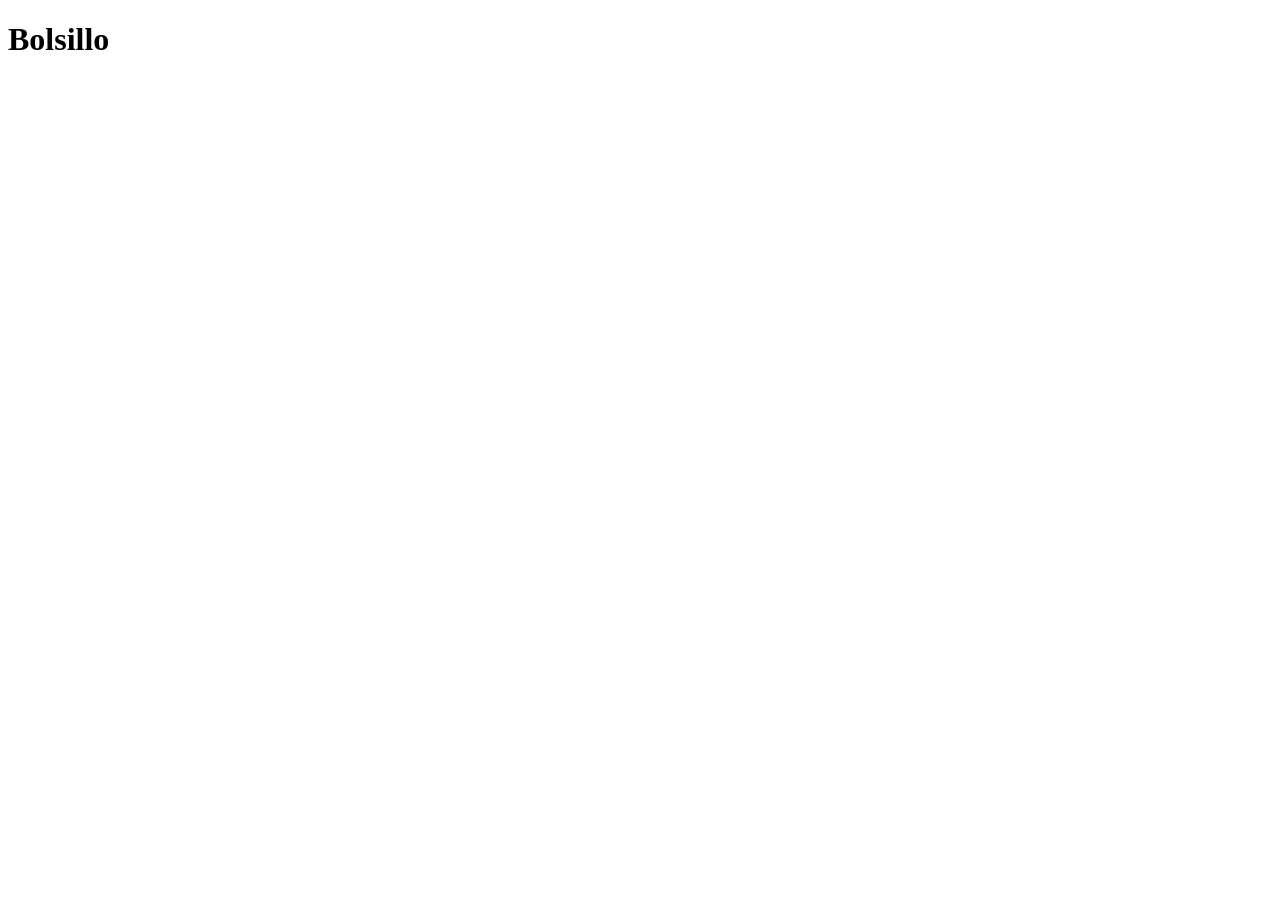
==== bolsillo/index.html @ 31d9b266 "chore(bolsillo): initialize live app shell" ====
<!doctype html><html lang="es"><head><meta charset="utf-8"><meta name="viewport" content="width=device-width,initial-scale=1,viewport-fit=cover"><meta name="theme-color" content="#090909"><meta name="description" content="Bolsillo — finanzas personales que se sienten como progreso, no como contabilidad."><title>Bolsillo</title><style>/* placeholder will be replaced */</style></head><body><h1>Bolsillo</h1></body></html>
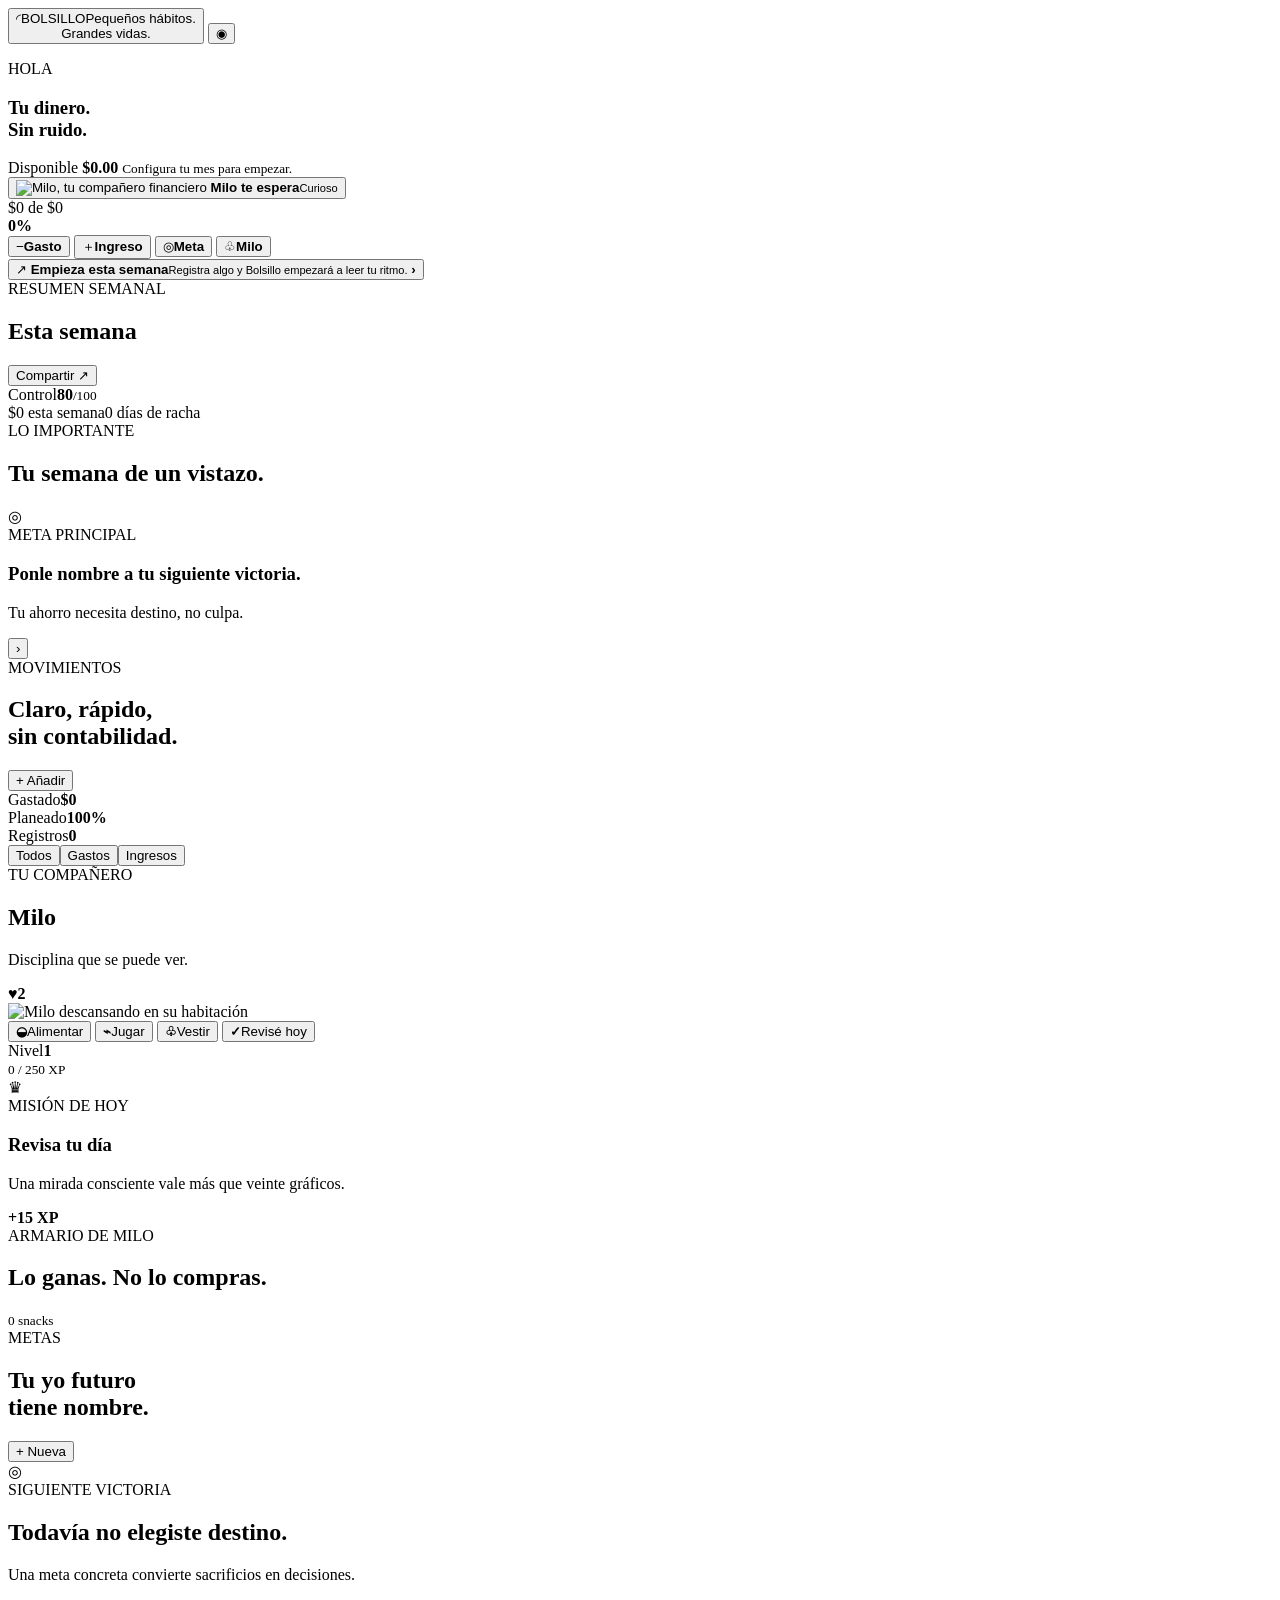
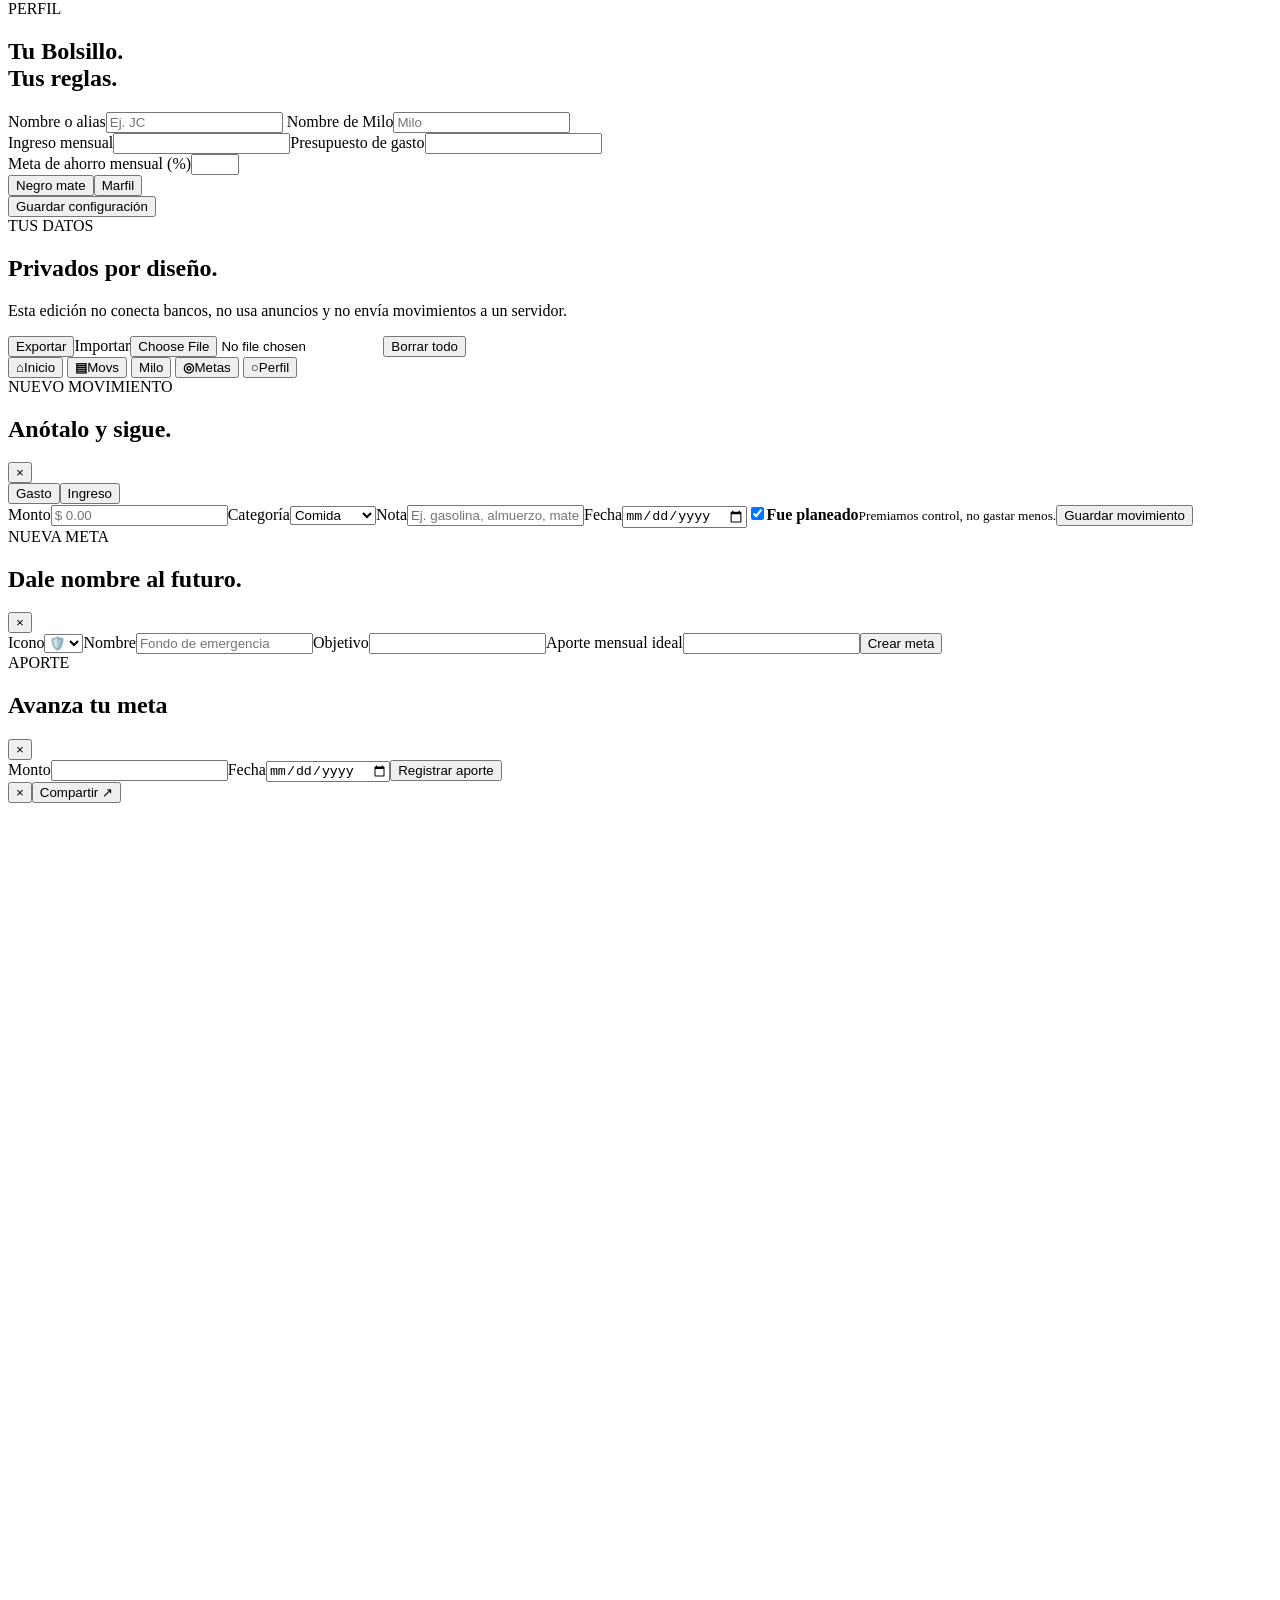
==== commit 4de62608: "feat(bolsillo): replace shell with Black/Ivory V4 interface" ====
--- a/bolsillo/index.html
+++ b/bolsillo/index.html
@@ -1 +1,143 @@
-<!doctype html><html lang="es"><head><meta charset="utf-8"><meta name="viewport" content="width=device-width,initial-scale=1,viewport-fit=cover"><meta name="theme-color" content="#090909"><meta name="description" content="Bolsillo — finanzas personales que se sienten como progreso, no como contabilidad."><title>Bolsillo</title><style>/* placeholder will be replaced */</style></head><body><h1>Bolsillo</h1></body></html>+<!doctype html>
+<html lang="es" data-theme="black">
+<head>
+<meta charset="utf-8">
+<meta name="viewport" content="width=device-width,initial-scale=1,viewport-fit=cover">
+<meta name="theme-color" content="#090909">
+<meta name="description" content="Bolsillo — finanzas personales que se sienten como progreso, no como contabilidad.">
+<meta http-equiv="Content-Security-Policy" content="default-src 'self'; script-src 'self'; style-src 'self' 'unsafe-inline'; img-src 'self' data: blob:; connect-src 'none'; object-src 'none'; base-uri 'self'; form-action 'self'; frame-ancestors 'none'">
+<link rel="stylesheet" href="./styles.css">
+<title>Bolsillo</title>
+</head>
+<body>
+<div class="app" id="app">
+  <header class="topbar">
+    <button class="brand" data-go="home" type="button" aria-label="Inicio">
+      <span class="brand-mark">◜</span><span class="brand-word">BOLSILLO</span><span class="brand-line">Pequeños hábitos.<br>Grandes vidas.</span>
+    </button>
+    <button class="icon-btn" id="privacyToggle" type="button" aria-label="Ocultar importes">◉</button>
+  </header>
+
+  <main>
+    <section class="view" id="home">
+      <article class="hero-panel">
+        <div class="hero-copy">
+          <p class="eyebrow" id="hello">HOLA</p>
+          <h1 id="helloName">Tu dinero.<br>Sin ruido.</h1>
+          <div class="balance-block">
+            <span>Disponible</span>
+            <strong class="money" id="available">$0.00</strong>
+            <small id="monthHint">Configura tu mes para empezar.</small>
+          </div>
+        </div>
+        <button class="milo-portrait" type="button" data-go="milo" aria-label="Abrir Milo">
+          <img id="homeMilo" src="" data-asset="portrait" alt="Milo, tu compañero financiero">
+          <span><b id="miloHello">Milo te espera</b><small id="miloMood">Curioso</small></span>
+        </button>
+        <div class="hero-rule"></div>
+        <div class="hero-progress">
+          <span id="heroSpendText">$0 de $0</span><div class="bar"><i id="budgetBar"></i></div><b id="budgetPct">0%</b>
+        </div>
+      </article>
+
+      <section class="quick-grid" aria-label="Acciones rápidas">
+        <button type="button" id="quickExpense"><span>−</span><b>Gasto</b></button>
+        <button type="button" id="quickIncome"><span>＋</span><b>Ingreso</b></button>
+        <button type="button" data-go="goals"><span>◎</span><b>Meta</b></button>
+        <button type="button" data-go="milo"><span>♧</span><b>Milo</b></button>
+      </section>
+
+      <button class="insight-strip" type="button" data-go="activity">
+        <span class="insight-icon">↗</span>
+        <span><b id="insightTitle">Empieza esta semana</b><small id="insightText">Registra algo y Bolsillo empezará a leer tu ritmo.</small></span>
+        <strong>›</strong>
+      </button>
+
+      <article class="weekly-panel">
+        <div class="panel-head"><div><span class="eyebrow">RESUMEN SEMANAL</span><h2 id="weekRange">Esta semana</h2></div><button type="button" id="shareWeekly">Compartir ↗</button></div>
+        <div class="weekly-layout">
+          <div class="week-chart" id="weekChart" aria-label="Gastos diarios de esta semana"></div>
+          <div class="score-block"><span>Control</span><strong id="score">80</strong><small>/100</small><div class="score-ring" id="scoreRing"></div></div>
+        </div>
+        <div class="weekly-foot"><span id="weekSpent" class="money">$0 esta semana</span><span id="streak">0 días de racha</span></div>
+      </article>
+
+      <section class="section-title"><div><span class="eyebrow">LO IMPORTANTE</span><h2>Tu semana de un vistazo.</h2></div></section>
+      <article class="compact-list" id="categoryList"></article>
+
+      <article class="goal-spotlight" id="goalSpotlight">
+        <div class="goal-orb">◎</div><div class="goal-copy"><span class="eyebrow">META PRINCIPAL</span><h3 id="goalTitle">Ponle nombre a tu siguiente victoria.</h3><p id="goalCopy">Tu ahorro necesita destino, no culpa.</p><div class="goal-track"><i id="goalBar"></i></div></div><button type="button" data-go="goals">›</button>
+      </article>
+    </section>
+
+    <section class="view hidden" id="activity">
+      <header class="page-title"><div><span class="eyebrow">MOVIMIENTOS</span><h1>Claro, rápido,<br>sin contabilidad.</h1></div><button class="solid-small" id="addTxTop" type="button">+ Añadir</button></header>
+      <section class="mini-stats"><article><span>Gastado</span><b class="money" id="monthSpend">$0</b></article><article><span>Planeado</span><b id="plannedPct">100%</b></article><article><span>Registros</span><b id="txCount">0</b></article></section>
+      <div class="segmented" id="txFilters"><button class="active" data-filter="all">Todos</button><button data-filter="expense">Gastos</button><button data-filter="income">Ingresos</button></div>
+      <div class="tx-list" id="txList"></div>
+    </section>
+
+    <section class="view hidden" id="milo">
+      <header class="page-title milo-title"><div><span class="eyebrow">TU COMPAÑERO</span><h1 id="miloName">Milo</h1><p>Disciplina que se puede ver.</p></div><div class="heart-wallet"><span>♥</span><b id="leafCount">2</b></div></header>
+
+      <article class="milo-room">
+        <img src="" data-asset="room" alt="Milo descansando en su habitación">
+        <div class="room-shade"></div>
+        <div class="milo-toolbar">
+          <button id="feedMilo" type="button"><b>◒</b><span>Alimentar</span></button>
+          <button id="playMilo" type="button"><b>⌁</b><span>Jugar</span></button>
+          <button id="wardrobeBtn" type="button"><b>♧</b><span>Vestir</span></button>
+          <button id="checkinBtn" type="button"><b>✓</b><span>Revisé hoy</span></button>
+        </div>
+        <div class="room-bottom"><div><span>Nivel</span><b id="miloLevel">1</b></div><div class="level-line"><i id="levelBar"></i></div><small id="levelXP">0 / 250 XP</small></div>
+      </article>
+
+      <article class="mission-card"><span class="mission-icon">♛</span><div><span class="eyebrow">MISIÓN DE HOY</span><h3 id="missionTitle">Revisa tu día</h3><p id="missionCopy">Una mirada consciente vale más que veinte gráficos.</p></div><b id="missionReward">+15 XP</b></article>
+
+      <div class="panel-head"><div><span class="eyebrow">ARMARIO DE MILO</span><h2>Lo ganas. No lo compras.</h2></div><small id="miloFed">0 snacks</small></div>
+      <div class="wardrobe" id="wardrobe"></div>
+    </section>
+
+    <section class="view hidden" id="goals">
+      <header class="page-title"><div><span class="eyebrow">METAS</span><h1>Tu yo futuro<br>tiene nombre.</h1></div><button class="solid-small" id="addGoal" type="button">+ Nueva</button></header>
+      <article class="future-card"><div class="future-symbol" id="futureSymbol">◎</div><div><span class="eyebrow">SIGUIENTE VICTORIA</span><h2 id="futureTitle">Todavía no elegiste destino.</h2><p id="futureText">Una meta concreta convierte sacrificios en decisiones.</p></div></article>
+      <div class="goals-list" id="goalsList"></div>
+    </section>
+
+    <section class="view hidden" id="profile">
+      <header class="page-title"><div><span class="eyebrow">PERFIL</span><h1>Tu Bolsillo.<br>Tus reglas.</h1></div></header>
+      <article class="form-card">
+        <label>Nombre o alias<input id="alias" maxlength="24" placeholder="Ej. JC"></label>
+        <label>Nombre de Milo<input id="petName" maxlength="18" placeholder="Milo"></label>
+        <div class="two"><label>Ingreso mensual<input id="income" type="number" min="0" step="10"></label><label>Presupuesto de gasto<input id="budget" type="number" min="1" step="10"></label></div>
+        <label>Meta de ahorro mensual (%)<input id="savingRate" type="number" min="0" max="90" step="1"></label>
+        <div class="theme-row"><button type="button" class="theme-pick active" data-theme="black"><i class="black-dot"></i> Negro mate</button><button type="button" class="theme-pick" data-theme="ivory"><i class="ivory-dot"></i> Marfil</button></div>
+        <button class="solid-wide" id="saveProfile" type="button">Guardar configuración</button>
+      </article>
+      <article class="data-card"><span class="eyebrow">TUS DATOS</span><h2>Privados por diseño.</h2><p>Esta edición no conecta bancos, no usa anuncios y no envía movimientos a un servidor.</p><div class="data-actions"><button id="exportData">Exportar</button><label>Importar<input type="file" id="importData" accept="application/json"></label><button id="eraseData" class="danger">Borrar todo</button></div></article>
+    </section>
+  </main>
+
+  <nav class="bottom-nav" aria-label="Navegación">
+    <button class="active" data-go="home"><b>⌂</b><span>Inicio</span></button>
+    <button data-go="activity"><b>▤</b><span>Movs</span></button>
+    <button class="nav-milo" data-go="milo"><img id="navMilo" src="" data-asset="portrait" alt=""><span>Milo</span></button>
+    <button data-go="goals"><b>◎</b><span>Metas</span></button>
+    <button data-go="profile"><b>○</b><span>Perfil</span></button>
+  </nav>
+</div>
+
+<div class="modal hidden" id="txModal"><form class="sheet" id="txForm"><div class="sheet-head"><div><span class="eyebrow">NUEVO MOVIMIENTO</span><h2>Anótalo y sigue.</h2></div><button type="button" data-close="txModal">×</button></div><div class="segmented kind"><button type="button" class="active" data-kind="expense">Gasto</button><button type="button" data-kind="income">Ingreso</button></div><label>Monto<input id="txAmount" type="number" min="0.01" step="0.01" required inputmode="decimal" placeholder="$ 0.00"></label><label>Categoría<select id="txCategory"><option>Comida</option><option>Transporte</option><option>Casa</option><option>Trabajo</option><option>Diversión</option><option>Salud</option><option>Compras</option><option>Educación</option><option>Otros</option></select></label><label>Nota<input id="txNote" maxlength="60" placeholder="Ej. gasolina, almuerzo, materiales"></label><label>Fecha<input id="txDate" type="date" required></label><label class="check-row" id="plannedWrap"><input id="txPlanned" type="checkbox" checked><span><b>Fue planeado</b><small>Premiamos control, no gastar menos.</small></span></label><button class="solid-wide" type="submit">Guardar movimiento</button></form></div>
+
+<div class="modal hidden" id="goalModal"><form class="sheet" id="goalForm"><div class="sheet-head"><div><span class="eyebrow">NUEVA META</span><h2>Dale nombre al futuro.</h2></div><button type="button" data-close="goalModal">×</button></div><label>Icono<select id="goalEmoji"><option>🛡️</option><option>🏠</option><option>✈️</option><option>💻</option><option>🎓</option><option>🚗</option><option>💎</option></select></label><label>Nombre<input id="goalName" maxlength="40" required placeholder="Fondo de emergencia"></label><label>Objetivo<input id="goalTarget" type="number" min="1" step="10" required></label><label>Aporte mensual ideal<input id="goalMonthly" type="number" min="0" step="10"></label><button class="solid-wide" type="submit">Crear meta</button></form></div>
+
+<div class="modal hidden" id="contribModal"><form class="sheet" id="contribForm"><input type="hidden" id="contribId"><div class="sheet-head"><div><span class="eyebrow">APORTE</span><h2 id="contribTitle">Avanza tu meta</h2></div><button type="button" data-close="contribModal">×</button></div><label>Monto<input id="contribAmount" type="number" min="0.01" step="0.01" required></label><label>Fecha<input id="contribDate" type="date" required></label><button class="solid-wide" type="submit">Registrar aporte</button></form></div>
+
+<div class="modal hidden" id="storyModal"><div class="story-sheet"><div class="story-head"><button type="button" data-close="storyModal">×</button><button id="downloadStory" type="button">Compartir ↗</button></div><canvas id="storyCanvas" width="1080" height="1920"></canvas></div></div>
+<div class="toast hidden" id="toast" aria-live="polite"></div>
+
+<script src="./assets.js"></script>
+<script src="./core.js"></script>
+<script src="./app.js"></script>
+</body>
+</html>
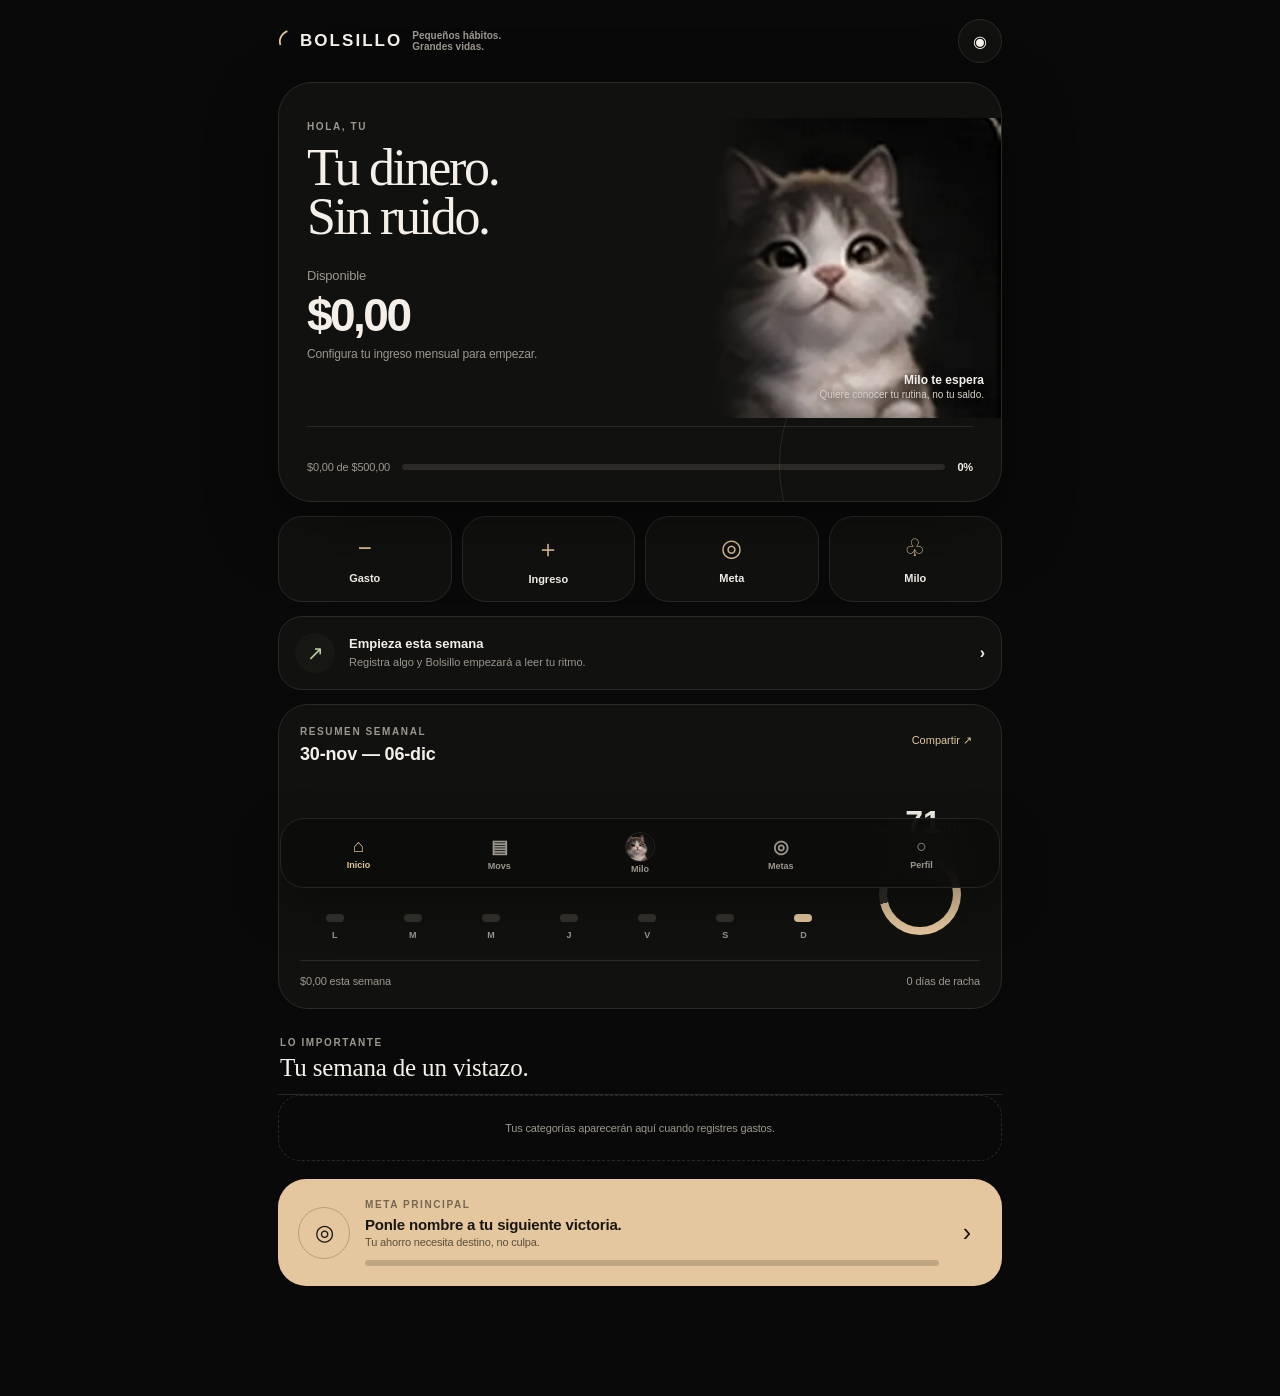
==== commit c41c844b: "fix(bolsillo): load verified public Milo assets" ====
--- a/bolsillo/index.html
+++ b/bolsillo/index.html
@@ -136,7 +136,8 @@
 <div class="modal hidden" id="storyModal"><div class="story-sheet"><div class="story-head"><button type="button" data-close="storyModal">×</button><button id="downloadStory" type="button">Compartir ↗</button></div><canvas id="storyCanvas" width="1080" height="1920"></canvas></div></div>
 <div class="toast hidden" id="toast" aria-live="polite"></div>
 
-<script src="./assets.js"></script>
+<script src="./asset-natural.js"></script>
+<script src="./asset-hoodie.js"></script>
 <script src="./core.js"></script>
 <script src="./app.js"></script>
 </body>
--- a/bolsillo/styles.css
+++ b/bolsillo/styles.css
@@ -0,0 +1,5 @@
+:root{--bg:#090909;--surface:#11110f;--surface2:#171714;--line:#2a2925;--text:#f4f0e9;--muted:#9c978e;--accent:#e4c79e;--accent2:#cfae7d;--danger:#d68e86;--good:#b9cda6;--shadow:0 24px 70px rgba(0,0,0,.34)}
+html[data-theme="ivory"]{--bg:#f2eee7;--surface:#fbf8f2;--surface2:#ece6dc;--line:#d8d0c4;--text:#171614;--muted:#716b62;--accent:#9d7048;--accent2:#7b5638;--danger:#9c4c45;--good:#62755b;--shadow:0 22px 60px rgba(60,48,35,.11)}
+*{box-sizing:border-box}html{background:var(--bg);color-scheme:dark}html[data-theme="ivory"]{color-scheme:light}body{margin:0;background:var(--bg);color:var(--text);font-family:Inter,ui-sans-serif,-apple-system,BlinkMacSystemFont,"Segoe UI",sans-serif;letter-spacing:-.01em}.app{width:min(100%,760px);margin:auto;padding:0 18px 110px}.hidden{display:none!important}button,input,select{font:inherit}button{color:inherit}.topbar{height:82px;display:flex;align-items:center;justify-content:space-between}.brand{display:flex;align-items:center;gap:10px;border:0;background:transparent;padding:0;text-align:left}.brand-mark{font-size:31px;line-height:1;color:var(--accent);transform:rotate(-18deg)}.brand-word{font-size:17px;font-weight:800;letter-spacing:.12em}.brand-line{font-size:10px;line-height:1.12;color:var(--muted);font-weight:600}.icon-btn{width:44px;height:44px;border-radius:50%;border:1px solid var(--line);background:var(--surface);font-size:16px}.view{animation:fade .22s ease}@keyframes fade{from{opacity:.35;transform:translateY(4px)}to{opacity:1;transform:none}}.hero-panel{position:relative;min-height:380px;border:1px solid var(--line);border-radius:34px;background:var(--surface);overflow:hidden;padding:28px;box-shadow:var(--shadow)}.hero-panel:after{content:"";position:absolute;inset:auto -90px -120px auto;width:310px;height:310px;border:1px solid rgba(228,199,158,.12);border-radius:50%}.hero-copy{position:relative;z-index:2;max-width:62%}.eyebrow{display:block;color:var(--muted);font-size:10px;font-weight:800;letter-spacing:.16em;text-transform:uppercase}.hero-copy h1,.page-title h1{font-family:Georgia,"Times New Roman",serif;font-weight:500;letter-spacing:-.045em}.hero-copy h1{font-size:44px;line-height:.94;margin:12px 0 26px}.balance-block{display:grid;gap:5px}.balance-block>span{font-size:13px;color:var(--muted)}.balance-block strong{font-size:38px;letter-spacing:-.055em}.balance-block small{color:var(--muted);font-size:12px}.milo-portrait{position:absolute;right:0;top:35px;width:43%;height:255px;border:0;background:transparent;padding:0;z-index:1;overflow:hidden}.milo-portrait:before{content:"";position:absolute;inset:0;background:linear-gradient(90deg,var(--surface),transparent 32%);z-index:2}.milo-portrait img{width:100%;height:100%;object-fit:cover;object-position:center 38%;filter:saturate(.78) contrast(1.04)}.milo-portrait span{position:absolute;right:17px;bottom:18px;z-index:3;display:grid;text-align:right;gap:2px;text-shadow:0 2px 8px #000}.milo-portrait b{font-size:12px}.milo-portrait small{font-size:10px;color:#d8d0c7}.hero-rule{position:absolute;left:28px;right:28px;bottom:74px;height:1px;background:var(--line)}.hero-progress{position:absolute;left:28px;right:28px;bottom:28px;display:grid;grid-template-columns:auto 1fr auto;gap:12px;align-items:center;font-size:11px;color:var(--muted)}.bar,.goal-track,.level-line{height:6px;background:var(--line);border-radius:999px;overflow:hidden}.bar i,.goal-track i,.level-line i{display:block;height:100%;width:0;background:var(--accent);border-radius:999px}.hero-progress b{color:var(--text)}.quick-grid{display:grid;grid-template-columns:repeat(4,1fr);gap:10px;margin:14px 0}.quick-grid button{min-height:86px;border:1px solid var(--line);border-radius:24px;background:var(--surface);display:grid;place-items:center;gap:2px;padding:13px 6px}.quick-grid span{font-size:24px;color:var(--accent)}.quick-grid b{font-size:11px}.insight-strip{width:100%;display:grid;grid-template-columns:42px 1fr auto;gap:12px;align-items:center;border:1px solid var(--line);background:var(--surface);border-radius:24px;padding:16px;text-align:left;margin-bottom:14px}.insight-icon{width:40px;height:40px;border-radius:50%;display:grid;place-items:center;background:var(--surface2);color:var(--good);font-size:20px}.insight-strip>span:nth-child(2){display:grid;gap:4px;min-width:0}.insight-strip b{font-size:13px}.insight-strip small{color:var(--muted);font-size:11px;line-height:1.35}.weekly-panel{border:1px solid var(--line);background:var(--surface);border-radius:30px;padding:21px}.panel-head{display:flex;justify-content:space-between;align-items:flex-start;gap:14px}.panel-head h2{margin:7px 0 0;font-size:18px}.panel-head button{border:0;background:transparent;color:var(--accent);font-size:11px;padding:8px}.weekly-layout{display:grid;grid-template-columns:1fr 120px;gap:22px;align-items:end;margin-top:25px}.week-chart{height:150px;display:flex;align-items:flex-end;gap:9px}.daycol{flex:1;display:flex;flex-direction:column;align-items:center;gap:8px;height:100%}.daycol i{margin-top:auto;width:min(18px,65%);height:10%;min-height:8px;max-height:118px;border-radius:999px;background:#34322d;transition:.2s}.daycol.current i{background:var(--accent)}.daycol span{font-size:9px;color:var(--muted);font-weight:700}.score-block{text-align:center;align-self:center}.score-block>span{font-size:10px;color:var(--muted)}.score-block strong{display:inline-block;font-size:32px;margin:8px 2px 0}.score-block small{color:var(--muted)}.score-ring{width:82px;height:82px;border-radius:50%;margin:12px auto 0;background:conic-gradient(var(--accent) 0deg,#302f2b 0);position:relative}.score-ring:after{content:"";position:absolute;inset:8px;border-radius:50%;background:var(--surface)}.weekly-foot{display:flex;justify-content:space-between;gap:12px;border-top:1px solid var(--line);margin-top:20px;padding-top:14px;color:var(--muted);font-size:11px}.section-title{margin:28px 2px 12px}.section-title h2{font-family:Georgia,serif;font-weight:500;font-size:25px;margin:6px 0}.compact-list{display:grid;border-top:1px solid var(--line)}.category-row{display:grid;grid-template-columns:36px 1fr auto;gap:12px;align-items:center;border-bottom:1px solid var(--line);padding:13px 2px}.cat-dot{width:32px;height:32px;border-radius:10px;background:var(--surface2);display:grid;place-items:center;color:var(--accent);font-size:12px}.category-row div:nth-child(2){display:grid;gap:4px}.category-row b{font-size:12px}.category-row small{color:var(--muted);font-size:10px}.category-row strong{font-size:12px}.goal-spotlight{display:grid;grid-template-columns:54px 1fr 30px;gap:13px;align-items:center;margin-top:18px;background:var(--accent);color:#191612;border-radius:28px;padding:20px}.goal-orb{width:52px;height:52px;border:1px solid rgba(0,0,0,.2);border-radius:50%;display:grid;place-items:center;font-size:22px}.goal-copy{min-width:0}.goal-copy .eyebrow{color:rgba(25,22,18,.55)}.goal-copy h3{margin:6px 0 3px;font-size:15px}.goal-copy p{margin:0 0 12px;font-size:11px;color:rgba(25,22,18,.68)}.goal-track{background:rgba(0,0,0,.17)}.goal-track i{background:#1b1814}.goal-spotlight button{border:0;background:transparent;font-size:25px}.page-title{display:flex;justify-content:space-between;align-items:flex-start;margin:10px 2px 22px}.page-title h1{font-size:39px;line-height:.95;margin:8px 0 5px}.page-title p{margin:0;color:var(--muted);font-size:12px}.solid-small,.solid-wide{border:0;background:var(--accent);color:#17130f;font-weight:800;border-radius:15px}.solid-small{padding:12px 16px}.solid-wide{min-height:52px;width:100%;padding:14px 18px}.mini-stats{display:grid;grid-template-columns:repeat(3,1fr);border:1px solid var(--line);border-radius:24px;background:var(--surface);overflow:hidden;margin-bottom:14px}.mini-stats article{padding:17px 13px;border-right:1px solid var(--line);display:grid;gap:6px}.mini-stats article:last-child{border:0}.mini-stats span{font-size:9px;color:var(--muted);text-transform:uppercase;letter-spacing:.1em}.mini-stats b{font-size:14px}.segmented{display:inline-flex;background:var(--surface);border:1px solid var(--line);border-radius:14px;padding:3px;margin-bottom:15px}.segmented button{border:0;background:transparent;padding:9px 13px;border-radius:10px;font-size:11px}.segmented button.active{background:var(--accent);color:#191612;font-weight:800}.tx-list{display:grid;gap:8px}.tx-item{display:grid;grid-template-columns:44px 1fr auto;gap:12px;align-items:center;border-bottom:1px solid var(--line);padding:12px 2px}.tx-icon{width:42px;height:42px;border-radius:14px;background:var(--surface2);display:grid;place-items:center;color:var(--accent)}.tx-item h3{font-size:13px;margin:0 0 3px}.tx-item p{font-size:10px;color:var(--muted);margin:0}.tx-amount{text-align:right}.tx-amount b{display:block;font-size:13px}.tx-amount button{border:0;background:transparent;color:var(--muted);font-size:16px;padding:6px}.heart-wallet{display:flex;gap:7px;align-items:center;border:1px solid var(--line);border-radius:999px;padding:8px 13px;background:var(--surface)}.heart-wallet span{color:var(--danger)}.milo-room{height:610px;border-radius:34px;overflow:hidden;position:relative;border:1px solid var(--line);background:#111}.milo-room>img{width:100%;height:100%;object-fit:cover;object-position:center;filter:saturate(.76) contrast(1.03) brightness(.91)}.room-shade{position:absolute;inset:0;background:linear-gradient(90deg,rgba(0,0,0,.62) 0 15%,transparent 34%),linear-gradient(0deg,rgba(0,0,0,.76),transparent 35%)}.milo-toolbar{position:absolute;left:13px;top:50%;transform:translateY(-50%);display:grid;border:1px solid rgba(228,199,158,.45);background:rgba(10,10,9,.74);backdrop-filter:blur(10px);border-radius:24px;overflow:hidden}.milo-toolbar button{width:76px;height:78px;border:0;border-bottom:1px solid rgba(255,255,255,.09);background:transparent;color:#f5eee4;display:grid;place-items:center;align-content:center;gap:5px}.milo-toolbar button:last-child{border-bottom:0}.milo-toolbar b{font-size:18px;color:#f1d8b5}.milo-toolbar span{font-size:9px}.room-bottom{position:absolute;left:112px;right:20px;bottom:22px;color:#fff;display:grid;grid-template-columns:auto 1fr auto;gap:12px;align-items:center}.room-bottom div:first-child{display:grid}.room-bottom span{font-size:9px;color:#b8b1a6}.room-bottom b{font-size:24px}.room-bottom small{font-size:10px;color:#d7d0c7}.level-line{background:rgba(255,255,255,.2)}.mission-card{margin:14px 0 28px;display:grid;grid-template-columns:54px 1fr auto;gap:14px;align-items:center;border:1px solid rgba(228,199,158,.38);border-radius:24px;padding:17px;background:var(--surface)}.mission-icon{width:48px;height:48px;border-radius:50%;display:grid;place-items:center;background:var(--surface2);color:var(--accent);font-size:20px}.mission-card h3{margin:5px 0 3px;font-size:14px}.mission-card p{margin:0;color:var(--muted);font-size:10px}.mission-card>b{font-size:11px;color:var(--accent)}.wardrobe{display:grid;grid-template-columns:repeat(3,1fr);gap:10px;margin-top:15px}.look-card{position:relative;border:1px solid var(--line);background:var(--surface);border-radius:22px;overflow:hidden;padding:0 0 12px;text-align:left}.look-card.selected{border-color:var(--accent)}.look-card.locked{opacity:.55}.look-card img{width:100%;aspect-ratio:.78;object-fit:cover;display:block;filter:saturate(.75)}.look-card span{display:block;padding:10px 10px 1px;font-size:11px;font-weight:800}.look-card small{display:block;padding:0 10px;color:var(--muted);font-size:9px}.look-card i{position:absolute;top:8px;right:8px;width:24px;height:24px;border-radius:50%;background:#0d0d0c;color:#f1d8b5;display:grid;place-items:center;font-style:normal;font-size:10px}.future-card{display:grid;grid-template-columns:70px 1fr;gap:18px;align-items:center;border:1px solid var(--line);border-radius:28px;padding:22px;background:var(--surface);margin-bottom:14px}.future-symbol{width:66px;height:66px;border-radius:50%;display:grid;place-items:center;background:var(--accent);color:#191612;font-size:26px}.future-card h2{font-family:Georgia,serif;font-weight:500;font-size:24px;margin:7px 0}.future-card p{margin:0;color:var(--muted);font-size:11px;line-height:1.5}.goals-list{display:grid;gap:10px}.goal-card{border:1px solid var(--line);border-radius:24px;background:var(--surface);padding:18px}.goal-card-head{display:grid;grid-template-columns:42px 1fr auto;gap:12px;align-items:center}.goal-card-head>span{width:40px;height:40px;border-radius:50%;display:grid;place-items:center;background:var(--surface2)}.goal-card h3{margin:0 0 3px;font-size:14px}.goal-card p{margin:0;color:var(--muted);font-size:10px}.goal-card button{border:0;background:var(--accent);color:#191612;border-radius:12px;padding:8px 11px;font-size:10px;font-weight:800}.goal-card .goal-track{margin:14px 0 7px}.goal-card-foot{display:flex;justify-content:space-between;color:var(--muted);font-size:10px}.form-card,.data-card{border:1px solid var(--line);background:var(--surface);border-radius:28px;padding:21px;margin-bottom:14px}.form-card label,.sheet label{display:grid;gap:7px;font-size:10px;color:var(--muted);font-weight:700;margin-bottom:14px}.form-card input,.sheet input,.sheet select{width:100%;min-height:48px;border:1px solid var(--line);border-radius:14px;background:var(--bg);color:var(--text);padding:0 13px;font-size:16px;outline:none}.two{display:grid;grid-template-columns:1fr 1fr;gap:10px}.theme-row{display:grid;grid-template-columns:1fr 1fr;gap:8px;margin:7px 0 16px}.theme-pick{border:1px solid var(--line);background:var(--surface2);border-radius:15px;padding:13px;text-align:left;font-size:10px}.theme-pick.active{border-color:var(--accent)}.theme-pick i{display:inline-block;width:12px;height:12px;border-radius:50%;margin-right:5px;vertical-align:-2px}.black-dot{background:#090909;border:1px solid #444}.ivory-dot{background:#f2eee7;border:1px solid #cfc7bb}.data-card h2{font-family:Georgia,serif;font-weight:500;margin:7px 0}.data-card p{color:var(--muted);font-size:11px;line-height:1.5}.data-actions{display:flex;gap:7px;flex-wrap:wrap}.data-actions button,.data-actions label{border:1px solid var(--line);background:var(--surface2);border-radius:12px;padding:10px 12px;font-size:10px}.data-actions input{display:none}.data-actions .danger{color:var(--danger)}.bottom-nav{position:fixed;left:50%;transform:translateX(-50%);bottom:12px;width:min(calc(100% - 26px),720px);display:grid;grid-template-columns:repeat(5,1fr);padding:7px;background:rgba(12,12,11,.92);border:1px solid #262521;border-radius:24px;backdrop-filter:blur(20px);z-index:30;box-shadow:0 18px 45px rgba(0,0,0,.34)}html[data-theme="ivory"] .bottom-nav{background:rgba(248,245,239,.93)}.bottom-nav button{min-width:0;height:54px;border:0;background:transparent;border-radius:17px;color:var(--muted);display:grid;place-items:center;align-content:center;gap:3px}.bottom-nav button.active{color:var(--accent)}.bottom-nav b{font-size:18px}.bottom-nav span{font-size:9px;font-weight:700}.nav-milo img{width:30px;height:30px;border-radius:50%;object-fit:cover;border:1px solid var(--line)}.nav-milo span{margin-top:-1px}.modal{position:fixed;inset:0;background:rgba(0,0,0,.72);backdrop-filter:blur(8px);z-index:60;display:grid;place-items:end center;padding:12px}.sheet{width:min(100%,600px);max-height:92vh;overflow:auto;background:var(--surface);border:1px solid var(--line);border-radius:30px;padding:22px}.sheet-head{display:flex;justify-content:space-between;gap:10px;margin-bottom:18px}.sheet-head h2{font-family:Georgia,serif;font-weight:500;font-size:27px;margin:5px 0}.sheet-head button{width:40px;height:40px;border-radius:50%;border:1px solid var(--line);background:var(--surface2);font-size:22px}.segmented.kind{margin-bottom:18px}.check-row{display:grid!important;grid-template-columns:auto 1fr;align-items:center!important;gap:10px!important}.check-row input{width:20px!important;height:20px!important;min-height:0!important}.check-row span{display:grid;gap:2px}.check-row b{color:var(--text);font-size:11px}.check-row small{font-weight:400;font-size:9px}.story-sheet{width:min(100%,420px);max-height:96vh;overflow:auto}.story-head{display:flex;justify-content:space-between;margin-bottom:7px}.story-head button{border:1px solid #3c3831;background:#171512;color:#f7efe5;border-radius:13px;padding:10px 13px}.story-sheet canvas{width:100%;height:auto;border-radius:26px;display:block}.toast{position:fixed;left:50%;bottom:96px;transform:translateX(-50%);z-index:90;background:#f0dfc5;color:#17130f;border-radius:999px;padding:11px 16px;font-size:11px;font-weight:800;box-shadow:var(--shadow)}.money.masked{filter:blur(7px);user-select:none}.empty{border:1px dashed var(--line);border-radius:22px;padding:26px;text-align:center;color:var(--muted);font-size:11px}
+@media(max-width:470px){.app{padding-left:13px;padding-right:13px}.hero-panel{min-height:350px;padding:23px}.hero-copy{max-width:66%}.hero-copy h1{font-size:38px}.balance-block strong{font-size:32px}.milo-portrait{width:46%;height:235px}.hero-rule{left:23px;right:23px}.hero-progress{left:23px;right:23px}.quick-grid{gap:7px}.quick-grid button{min-height:79px;border-radius:20px}.weekly-layout{grid-template-columns:1fr 95px;gap:10px}.week-chart{gap:4px;height:132px}.score-ring{width:70px;height:70px}.milo-room{height:570px}.milo-toolbar button{width:68px}.room-bottom{left:96px}.wardrobe{grid-template-columns:repeat(2,1fr)}.two{grid-template-columns:1fr}.brand-line{display:none}}
+@media(min-width:700px){.hero-panel{min-height:420px}.milo-portrait{height:300px;width:40%}.hero-copy h1{font-size:52px}.balance-block strong{font-size:46px}.milo-room{height:720px}.wardrobe{grid-template-columns:repeat(3,1fr)}}
